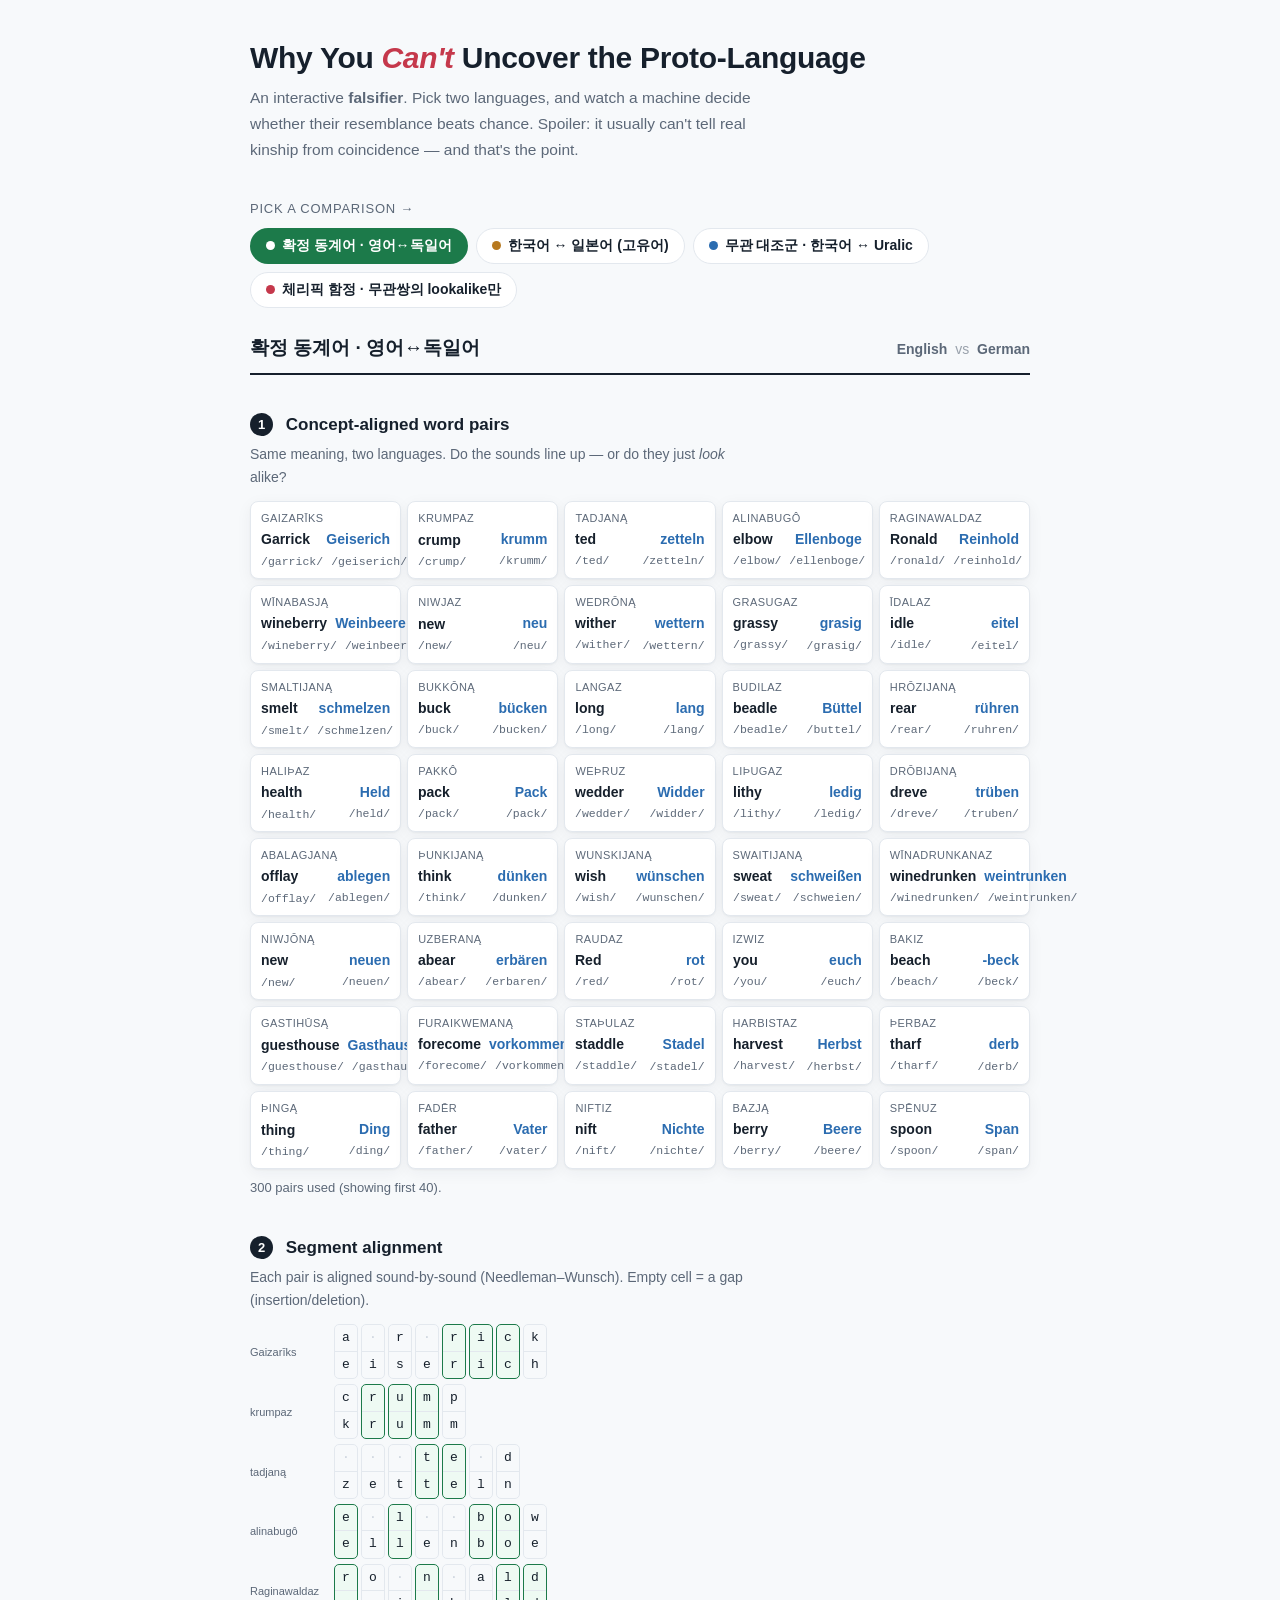
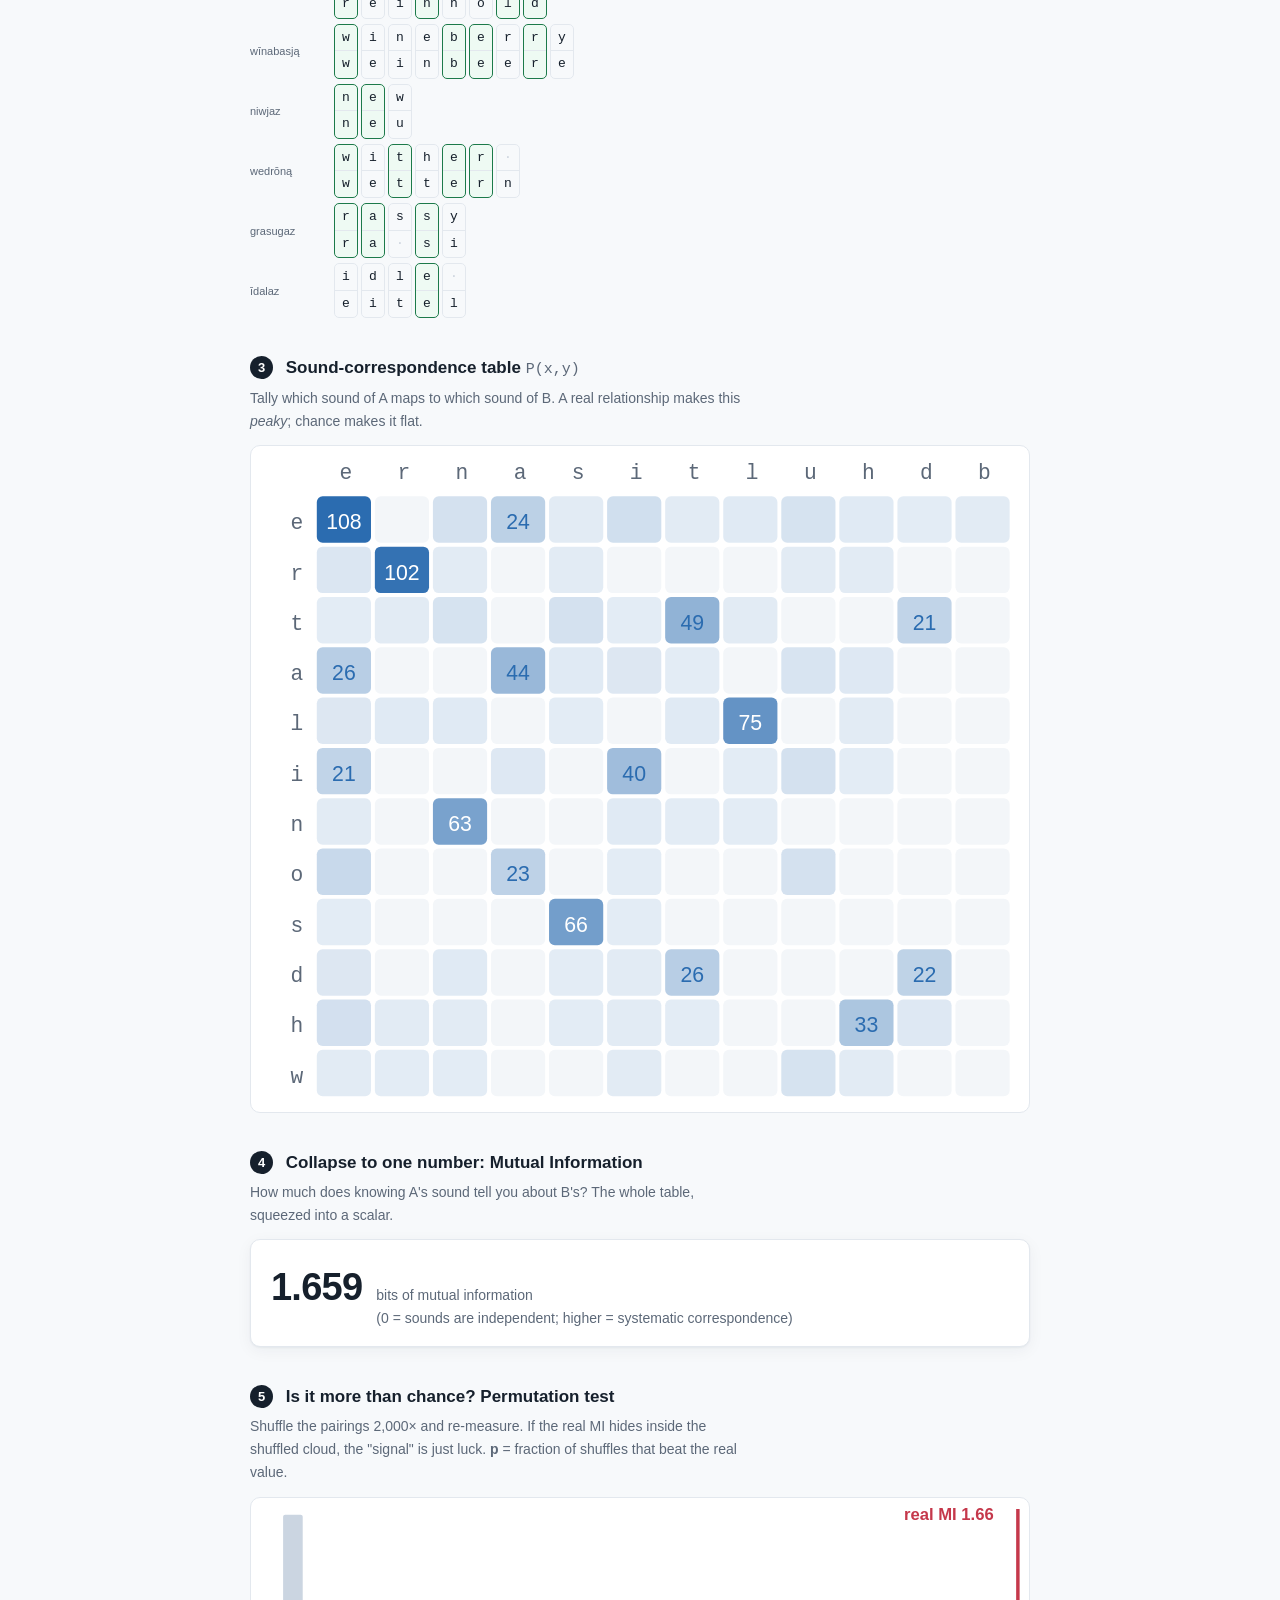
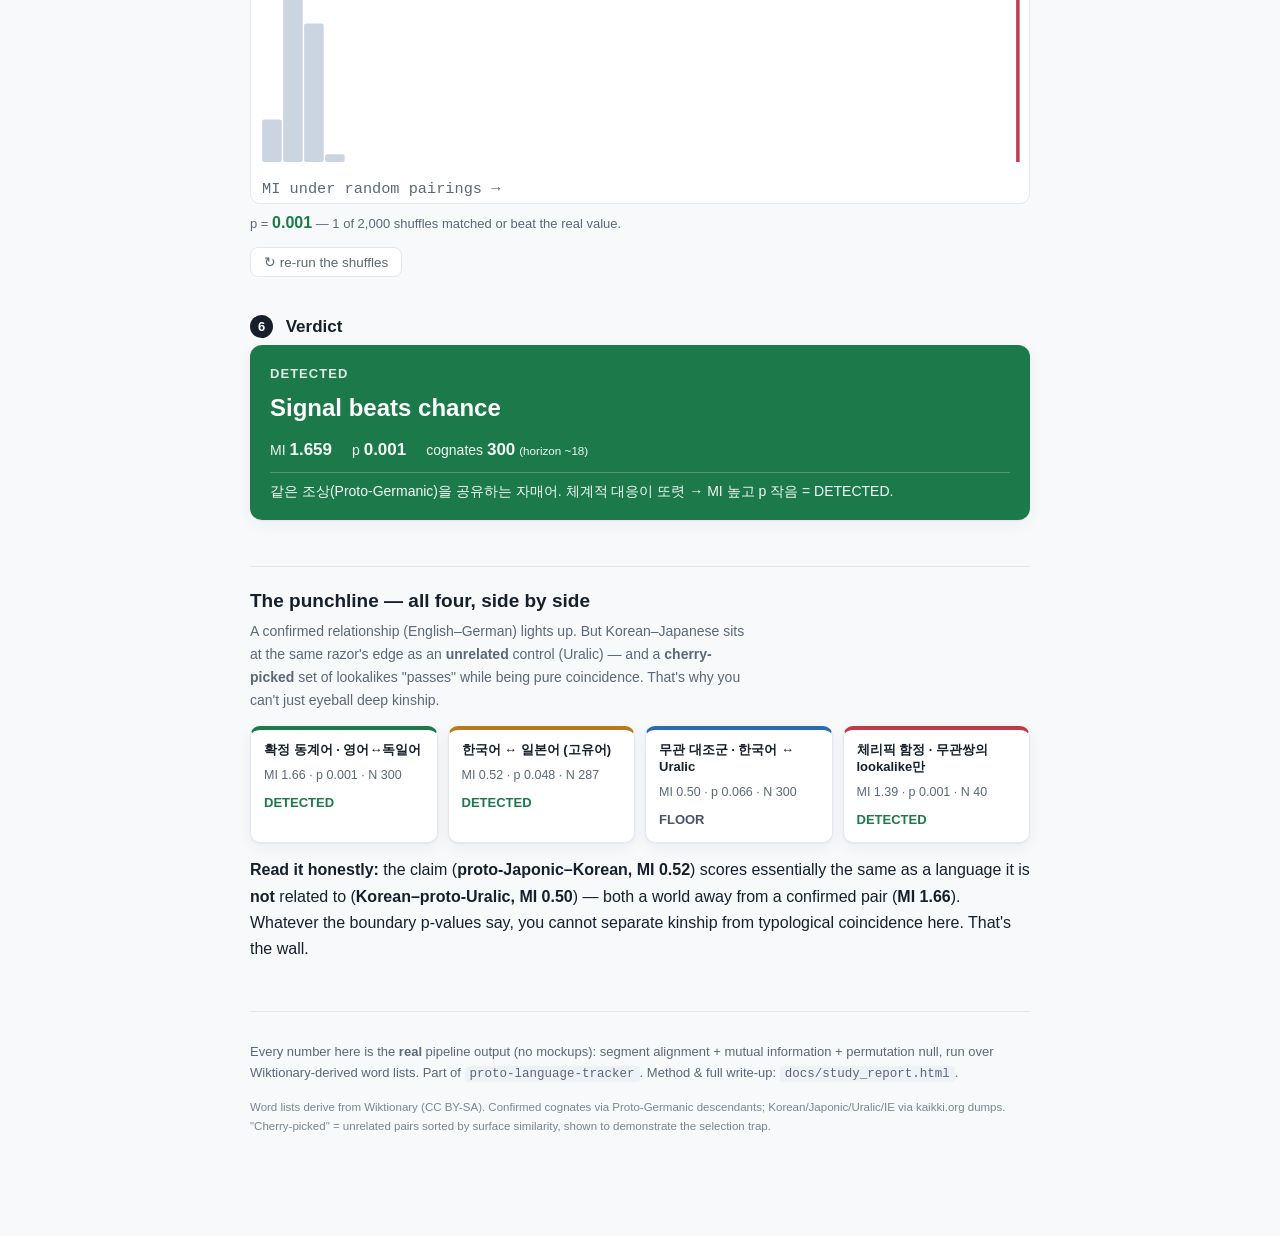
==== web/index.html @ b9841389 "Add Falsifier Playground: interactive static demo + GitHub Pages deploy "Why You Can't Uncover the P" ====
<!doctype html>
<html lang="en">
<head>
<meta charset="utf-8">
<meta name="viewport" content="width=device-width, initial-scale=1">
<title>Why You Can't Uncover the Proto-Language</title>
<meta name="description" content="An interactive falsifier — watch a machine try (and mostly fail) to tell deep language kinship from coincidence.">
<link rel="stylesheet" href="style.css">
</head>
<body>
<div class="wrap">

  <header>
    <h1>Why You <em>Can't</em> Uncover the Proto-Language</h1>
    <p class="tagline">An interactive <b>falsifier</b>. Pick two languages, and watch a machine decide whether
    their resemblance beats chance. Spoiler: it usually can't tell real kinship from coincidence — and that's the point.</p>
  </header>

  <!-- preset picker -->
  <section id="picker">
    <div class="picker-label">Pick a comparison →</div>
    <div id="preset-buttons"></div>
  </section>

  <main id="stage" hidden>

    <div class="now">
      <span id="now-label"></span>
      <span class="langs"><b id="lang-a"></b> <span class="vs">vs</span> <b id="lang-b"></b></span>
    </div>

    <!-- 1. pairs -->
    <section class="step">
      <h2><span class="n">1</span> Concept-aligned word pairs</h2>
      <p class="hint">Same meaning, two languages. Do the sounds line up — or do they just <i>look</i> alike?</p>
      <div id="pairs" class="pairs"></div>
      <p class="meta"><span id="pairs-n"></span> pairs used (showing first <span id="pairs-shown"></span>).</p>
    </section>

    <!-- 2. alignment -->
    <section class="step">
      <h2><span class="n">2</span> Segment alignment</h2>
      <p class="hint">Each pair is aligned sound-by-sound (Needleman–Wunsch). Empty cell = a gap (insertion/deletion).</p>
      <div id="align"></div>
    </section>

    <!-- 3. matrix -->
    <section class="step">
      <h2><span class="n">3</span> Sound-correspondence table <span class="formula">P(x,y)</span></h2>
      <p class="hint">Tally which sound of A maps to which sound of B. A real relationship makes this <i>peaky</i>; chance makes it flat.</p>
      <div id="matrix"></div>
    </section>

    <!-- 4. MI -->
    <section class="step">
      <h2><span class="n">4</span> Collapse to one number: Mutual Information</h2>
      <p class="hint">How much does knowing A's sound tell you about B's? The whole table, squeezed into a scalar.</p>
      <div id="mi" class="mi-box"></div>
    </section>

    <!-- 5. permutation null -->
    <section class="step">
      <h2><span class="n">5</span> Is it more than chance? Permutation test</h2>
      <p class="hint">Shuffle the pairings <span id="nperm"></span>× and re-measure. If the real MI hides inside the shuffled
      cloud, the "signal" is just luck. <b>p</b> = fraction of shuffles that beat the real value.</p>
      <div id="null"></div>
      <button id="reshuffle" class="btn-ghost">↻ re-run the shuffles</button>
    </section>

    <!-- 6. verdict -->
    <section class="step">
      <h2><span class="n">6</span> Verdict</h2>
      <div id="verdict"></div>
    </section>

  </main>

  <!-- contrast -->
  <section id="contrast">
    <h2>The punchline — all four, side by side</h2>
    <p class="hint">A confirmed relationship (English–German) lights up. But Korean–Japanese sits at the same
    razor's edge as an <b>unrelated</b> control (Uralic) — and a <b>cherry-picked</b> set of lookalikes "passes"
    while being pure coincidence. That's why you can't just eyeball deep kinship.</p>
    <div id="contrast-grid"></div>
  </section>

  <footer>
    <p>Every number here is the <b>real</b> pipeline output (no mockups): segment alignment + mutual information +
    permutation null, run over Wiktionary-derived word lists. Part of <code>proto-language-tracker</code>.
    Method &amp; full write-up: <code>docs/study_report.html</code>.</p>
    <p class="fine">Word lists derive from Wiktionary (CC BY-SA). Confirmed cognates via Proto-Germanic descendants;
    Korean/Japonic/Uralic/IE via kaikki.org dumps. "Cherry-picked" = unrelated pairs sorted by surface similarity,
    shown to demonstrate the selection trap.</p>
  </footer>

</div>
<script src="app.js"></script>
</body>
</html>
---- web/style.css ----
:root{
  --ink:#16202c; --mut:#5c6878; --ln:#e3e8ee; --bg:#f7f9fb; --card:#fff;
  --confirmed:#1c7a4a; --claim:#b7791f; --control:#2b6cb0; --cherry:#c5384b;
  --shadow:0 1px 2px rgba(20,30,50,.05),0 4px 16px rgba(20,30,50,.05);
}
*{box-sizing:border-box}
body{font:16px/1.65 -apple-system,"Helvetica Neue",Segoe UI,sans-serif;color:var(--ink);
  background:var(--bg);margin:0;padding:0 16px 90px;-webkit-text-size-adjust:100%}
.wrap{max-width:780px;margin:0 auto}

header{padding:40px 0 14px}
h1{font-size:30px;line-height:1.18;margin:0 0 10px;letter-spacing:-.01em}
h1 em{font-style:italic;color:var(--cherry)}
.tagline{color:var(--mut);font-size:15.5px;margin:0;max-width:62ch}

/* picker */
#picker{margin:22px 0 8px}
.picker-label{font-size:13px;color:var(--mut);text-transform:uppercase;letter-spacing:.06em;margin-bottom:8px}
#preset-buttons{display:flex;flex-wrap:wrap;gap:8px}
.pbtn{appearance:none;border:1.5px solid var(--ln);background:var(--card);border-radius:999px;
  padding:8px 15px;font-size:14px;cursor:pointer;color:var(--ink);transition:.12s;font-weight:600;display:flex;align-items:center;gap:7px}
.pbtn:hover{border-color:var(--mut)}
.pbtn .dot{width:9px;height:9px;border-radius:50%}
.pbtn[data-kind=confirmed] .dot{background:var(--confirmed)} .pbtn[data-kind=claim] .dot{background:var(--claim)}
.pbtn[data-kind=control] .dot{background:var(--control)} .pbtn[data-kind=cherry] .dot{background:var(--cherry)}
.pbtn.active{color:#fff;border-color:transparent}
.pbtn.active[data-kind=confirmed]{background:var(--confirmed)} .pbtn.active[data-kind=claim]{background:var(--claim)}
.pbtn.active[data-kind=control]{background:var(--control)} .pbtn.active[data-kind=cherry]{background:var(--cherry)}
.pbtn.active .dot{background:#fff}

/* stage */
.now{display:flex;align-items:baseline;justify-content:space-between;gap:12px;flex-wrap:wrap;
  margin:24px 0 4px;padding-bottom:10px;border-bottom:2px solid var(--ink)}
#now-label{font-size:19px;font-weight:700}
.langs{font-size:14px;color:var(--mut)} .langs .vs{opacity:.6;margin:0 4px}

.step{margin:30px 0;padding-top:6px}
.step h2{font-size:17px;margin:0 0 4px}
.step h2 .n{display:inline-grid;place-items:center;width:23px;height:23px;border-radius:50%;
  background:var(--ink);color:#fff;font-size:13px;margin-right:8px;vertical-align:1px}
.formula{font-family:ui-monospace,monospace;color:var(--mut);font-weight:400;font-size:15px}
.hint{color:var(--mut);font-size:14px;margin:2px 0 12px;max-width:64ch}
.meta{color:var(--mut);font-size:13px;margin:8px 0 0}

/* pairs */
.pairs{display:grid;grid-template-columns:repeat(auto-fill,minmax(150px,1fr));gap:6px}
.pair{background:var(--card);border:1px solid var(--ln);border-radius:8px;padding:7px 10px;font-size:14px;box-shadow:var(--shadow)}
.pair .cc{font-size:11px;color:var(--mut);text-transform:uppercase;letter-spacing:.04em}
.pair .ww{display:flex;justify-content:space-between;gap:8px;margin-top:1px}
.pair .wa{font-weight:600} .pair .wb{font-weight:600;color:var(--control)}
.pair .ph{font-family:ui-monospace,monospace;font-size:11.5px;color:var(--mut)}

/* alignment cells */
.alnrow{display:flex;align-items:center;gap:10px;margin:5px 0;flex-wrap:wrap}
.alnrow .cc{font-size:11px;color:var(--mut);min-width:74px}
.cells{display:flex;gap:3px}
.cell{display:grid;grid-template-rows:1fr 1fr;border:1px solid var(--ln);border-radius:5px;overflow:hidden;min-width:24px;text-align:center;font-family:ui-monospace,monospace;font-size:13px}
.cell span{padding:2px 5px} .cell .top{border-bottom:1px solid var(--ln)}
.cell.match{border-color:var(--confirmed);background:#eefaf3}
.cell .gap{color:#cbd3dd}

/* matrix svg */
#matrix svg,#null svg{width:100%;height:auto;display:block;background:var(--card);border:1px solid var(--ln);border-radius:10px}
.axt{fill:var(--mut);font-size:11px;font-family:ui-monospace,monospace}

/* mi */
.mi-box{display:flex;align-items:baseline;gap:14px;background:var(--card);border:1px solid var(--ln);
  border-radius:10px;padding:16px 20px;box-shadow:var(--shadow)}
.mi-box .val{font-size:38px;font-weight:800;letter-spacing:-.02em}
.mi-box .lab{color:var(--mut);font-size:14px}

/* verdict */
.vcard{border-radius:12px;padding:18px 20px;color:#fff;box-shadow:var(--shadow)}
.vcard.DETECTED{background:var(--confirmed)} .vcard.FLOOR{background:#475569}
.vcard.BELOW_HORIZON{background:#7c5e10}
.vcard .badge{font-size:13px;font-weight:800;letter-spacing:.08em;opacity:.85}
.vcard .big{font-size:24px;font-weight:800;margin:4px 0 8px}
.vcard .stats{display:flex;gap:20px;font-size:14px;opacity:.95;flex-wrap:wrap;margin-bottom:8px}
.vcard .stats b{font-size:17px}
.vcard .note{font-size:14px;line-height:1.5;opacity:.96;border-top:1px solid rgba(255,255,255,.25);padding-top:8px;margin-top:2px}
.vcard.cherry-flag{outline:3px dashed var(--cherry);outline-offset:3px}

.btn-ghost{appearance:none;border:1.5px solid var(--ln);background:var(--card);border-radius:8px;
  padding:6px 13px;font-size:13.5px;cursor:pointer;color:var(--mut);margin-top:10px}
.btn-ghost:hover{border-color:var(--mut);color:var(--ink)}

/* contrast */
#contrast{margin-top:46px;padding-top:18px;border-top:1px solid var(--ln)}
#contrast h2{font-size:19px;margin:0 0 4px}
#contrast-grid{display:grid;grid-template-columns:repeat(auto-fit,minmax(165px,1fr));gap:10px;margin-top:14px}
.ccard{border:1px solid var(--ln);border-radius:10px;padding:12px 13px;background:var(--card);box-shadow:var(--shadow);border-top-width:4px}
.ccard[data-kind=confirmed]{border-top-color:var(--confirmed)} .ccard[data-kind=claim]{border-top-color:var(--claim)}
.ccard[data-kind=control]{border-top-color:var(--control)} .ccard[data-kind=cherry]{border-top-color:var(--cherry)}
.ccard .cl{font-size:13px;font-weight:700;line-height:1.3} .ccard .cv{font-size:12.5px;color:var(--mut);margin:6px 0}
.ccard .cverd{font-size:13px;font-weight:800} .ccard .cverd.DETECTED{color:var(--confirmed)} .ccard .cverd.FLOOR{color:#475569}
.ccard.clickable{cursor:pointer} .ccard.clickable:hover{border-color:var(--mut)}

footer{margin-top:48px;padding-top:16px;border-top:1px solid var(--ln);color:var(--mut);font-size:13px}
footer code{background:#eef2f6;padding:1px 5px;border-radius:3px;font-size:12.5px}
.fine{font-size:11.5px;opacity:.8;margin-top:8px}
.fade-in{animation:fi .4s ease both}
@keyframes fi{from{opacity:0;transform:translateY(6px)}to{opacity:1;transform:none}}
@media(max-width:560px){h1{font-size:25px}.mi-box .val{font-size:30px}}
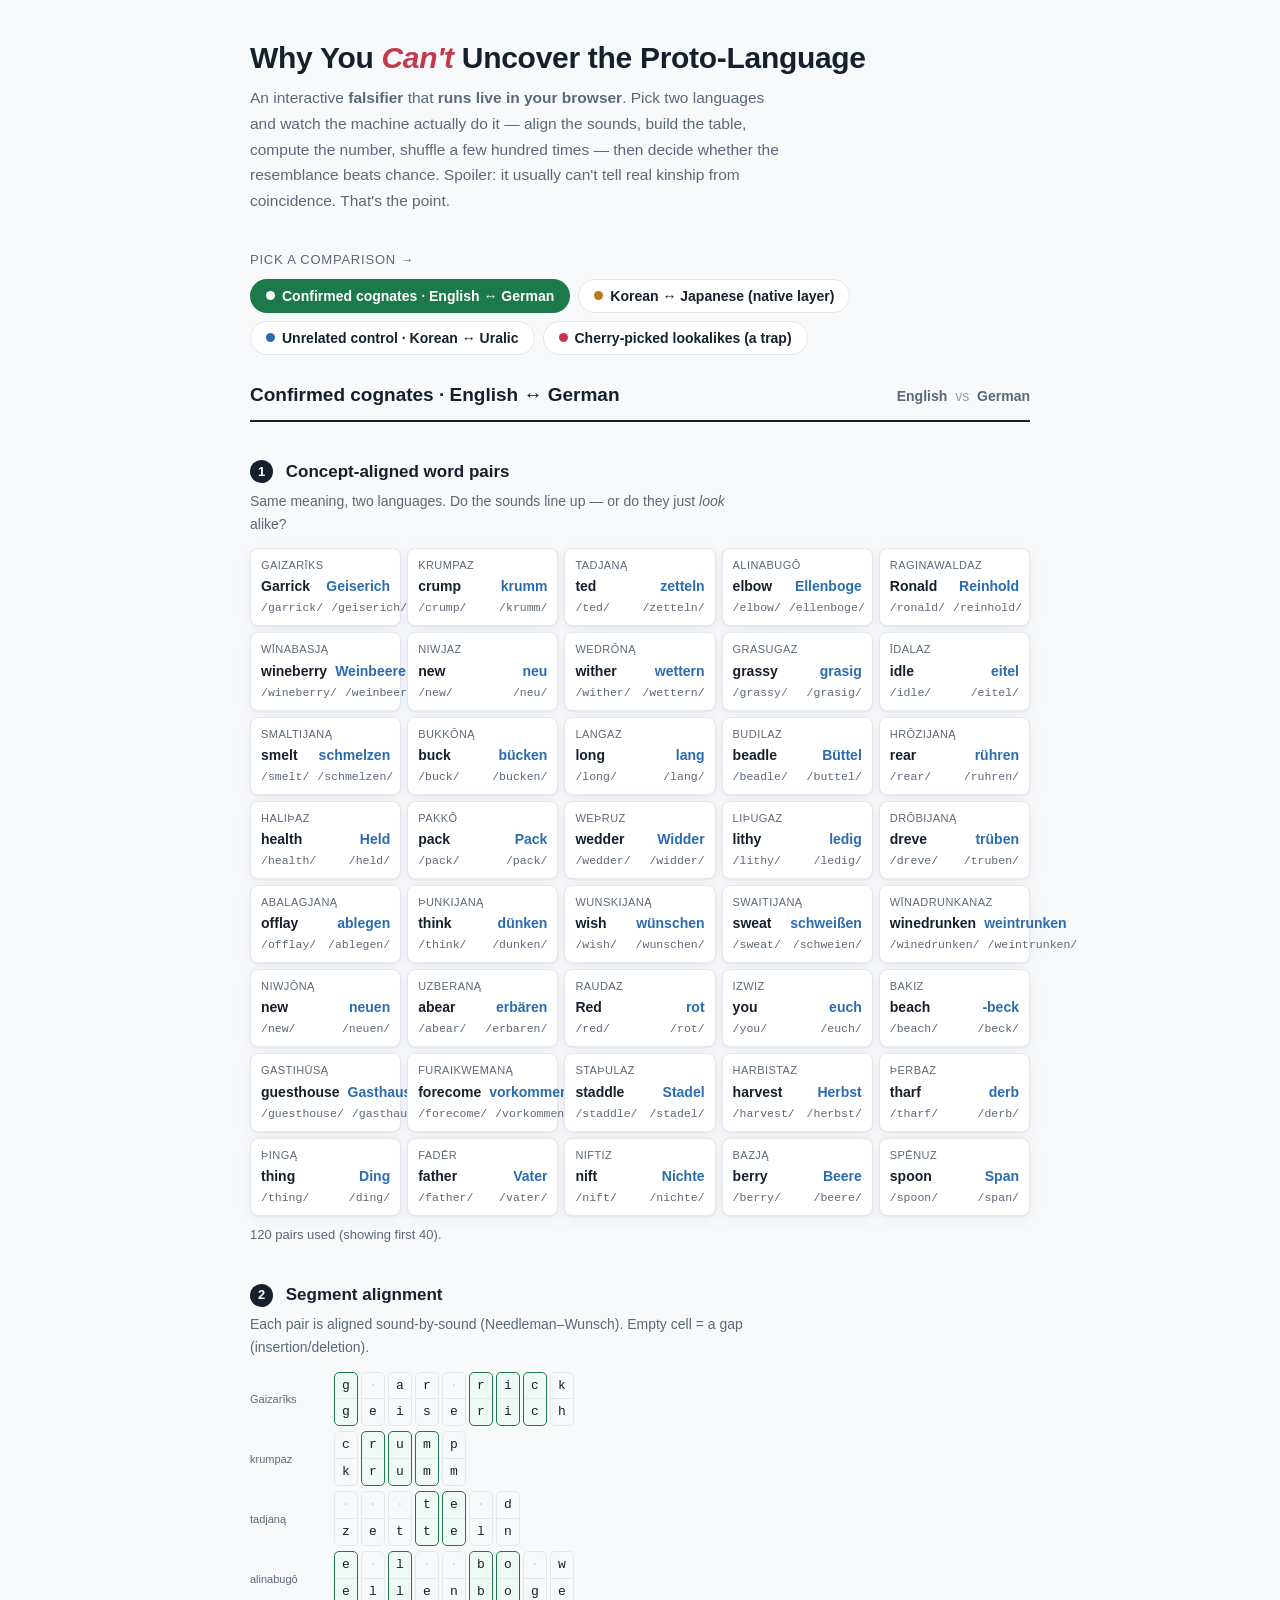
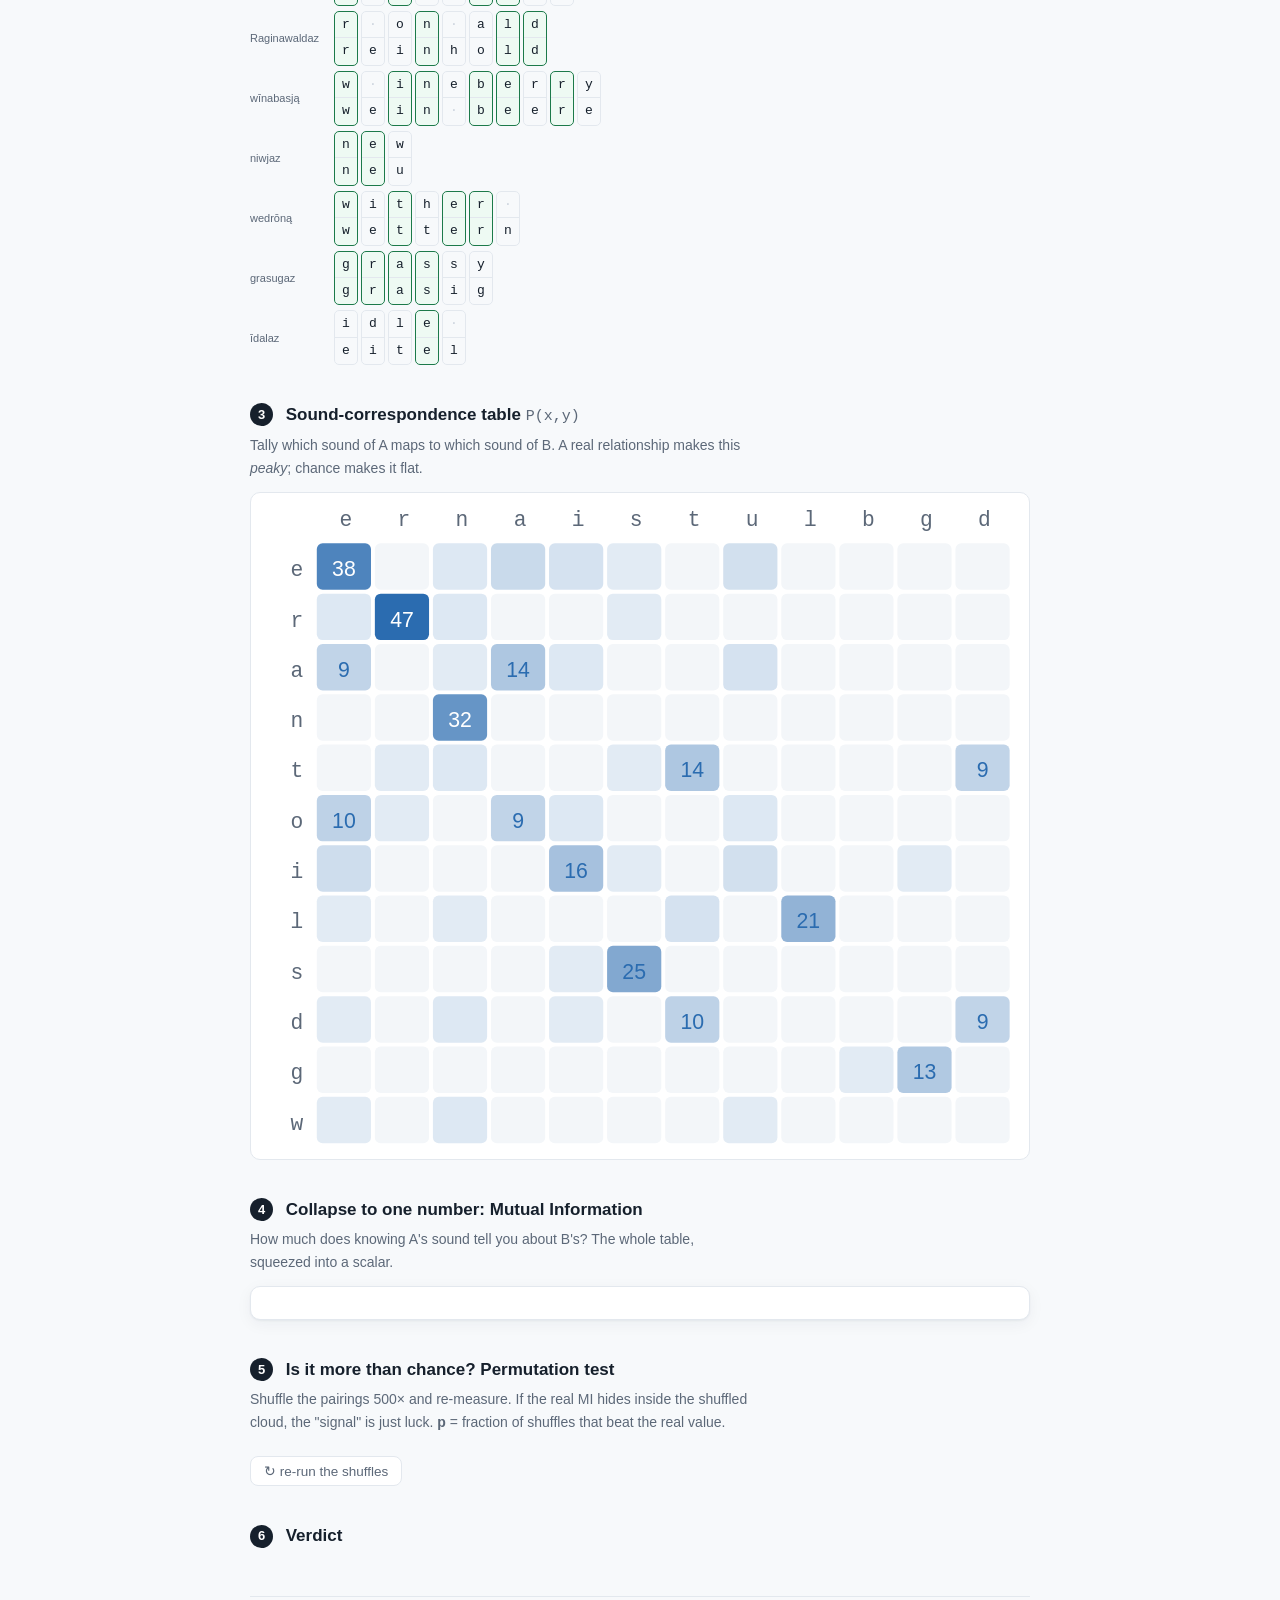
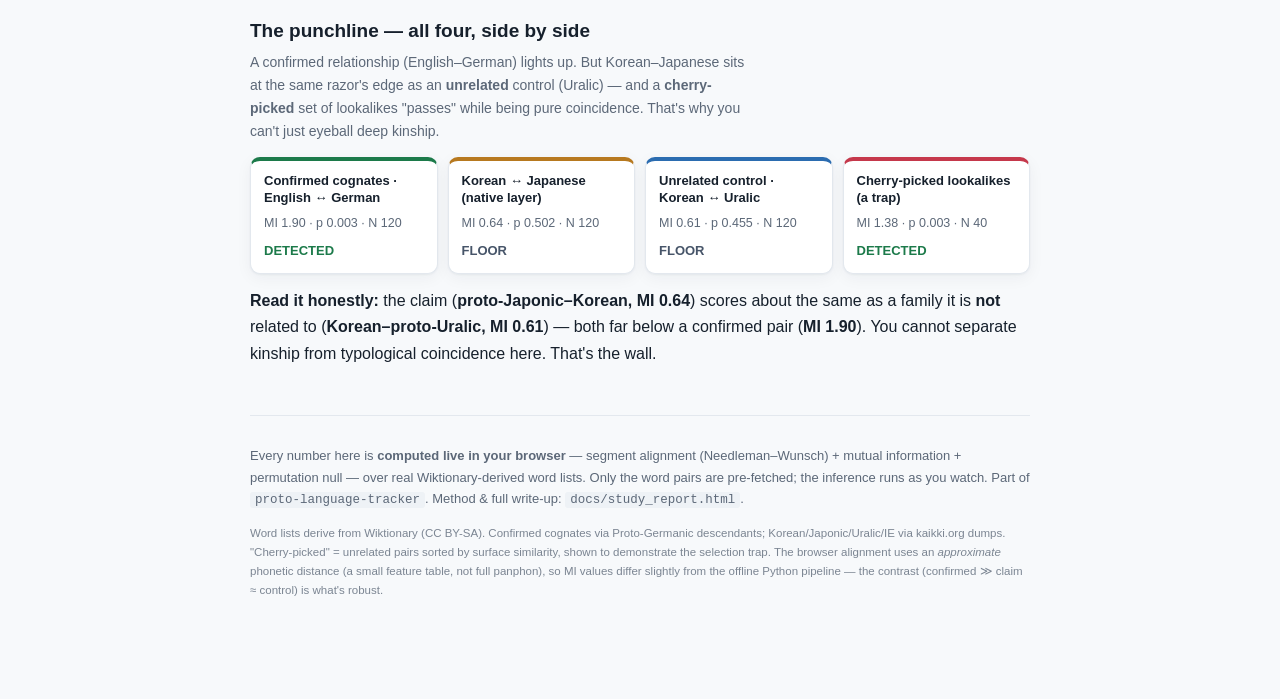
==== commit a6945cbf: "Make the falsifier run live in the browser (not a baked replay) Port the falsifier core to JS so the" ====
--- a/web/index.html
+++ b/web/index.html
@@ -12,8 +12,9 @@
 
   <header>
     <h1>Why You <em>Can't</em> Uncover the Proto-Language</h1>
-    <p class="tagline">An interactive <b>falsifier</b>. Pick two languages, and watch a machine decide whether
-    their resemblance beats chance. Spoiler: it usually can't tell real kinship from coincidence — and that's the point.</p>
+    <p class="tagline">An interactive <b>falsifier</b> that <b>runs live in your browser</b>. Pick two languages and watch
+    the machine actually do it — align the sounds, build the table, compute the number, shuffle a few hundred times — then
+    decide whether the resemblance beats chance. Spoiler: it usually can't tell real kinship from coincidence. That's the point.</p>
   </header>
 
   <!-- preset picker -->
@@ -85,12 +86,13 @@
   </section>
 
   <footer>
-    <p>Every number here is the <b>real</b> pipeline output (no mockups): segment alignment + mutual information +
-    permutation null, run over Wiktionary-derived word lists. Part of <code>proto-language-tracker</code>.
-    Method &amp; full write-up: <code>docs/study_report.html</code>.</p>
+    <p>Every number here is <b>computed live in your browser</b> — segment alignment (Needleman–Wunsch) + mutual information +
+    permutation null — over real Wiktionary-derived word lists. Only the word pairs are pre-fetched; the inference runs as you watch.
+    Part of <code>proto-language-tracker</code>. Method &amp; full write-up: <code>docs/study_report.html</code>.</p>
     <p class="fine">Word lists derive from Wiktionary (CC BY-SA). Confirmed cognates via Proto-Germanic descendants;
     Korean/Japonic/Uralic/IE via kaikki.org dumps. "Cherry-picked" = unrelated pairs sorted by surface similarity,
-    shown to demonstrate the selection trap.</p>
+    shown to demonstrate the selection trap. The browser alignment uses an <i>approximate</i> phonetic distance (a small
+    feature table, not full panphon), so MI values differ slightly from the offline Python pipeline — the contrast (confirmed ≫ claim ≈ control) is what's robust.</p>
   </footer>
 
 </div>
